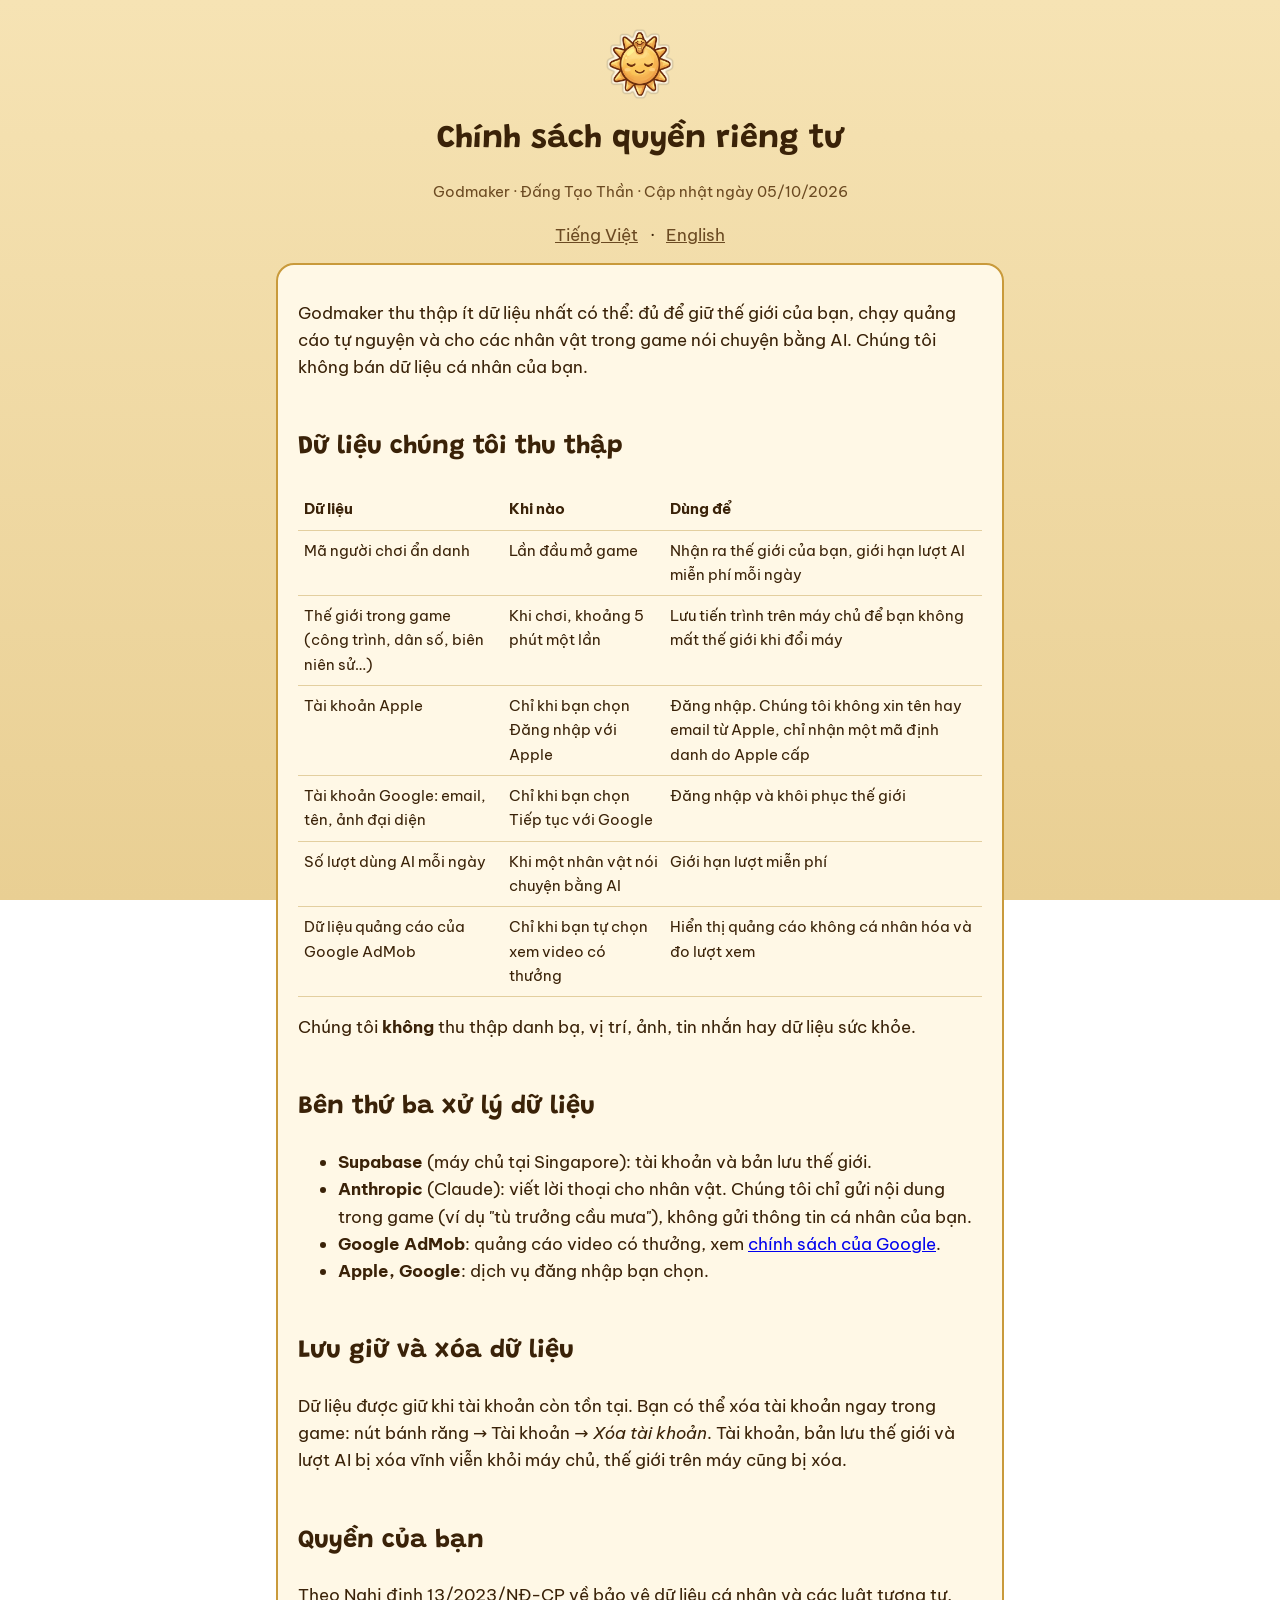
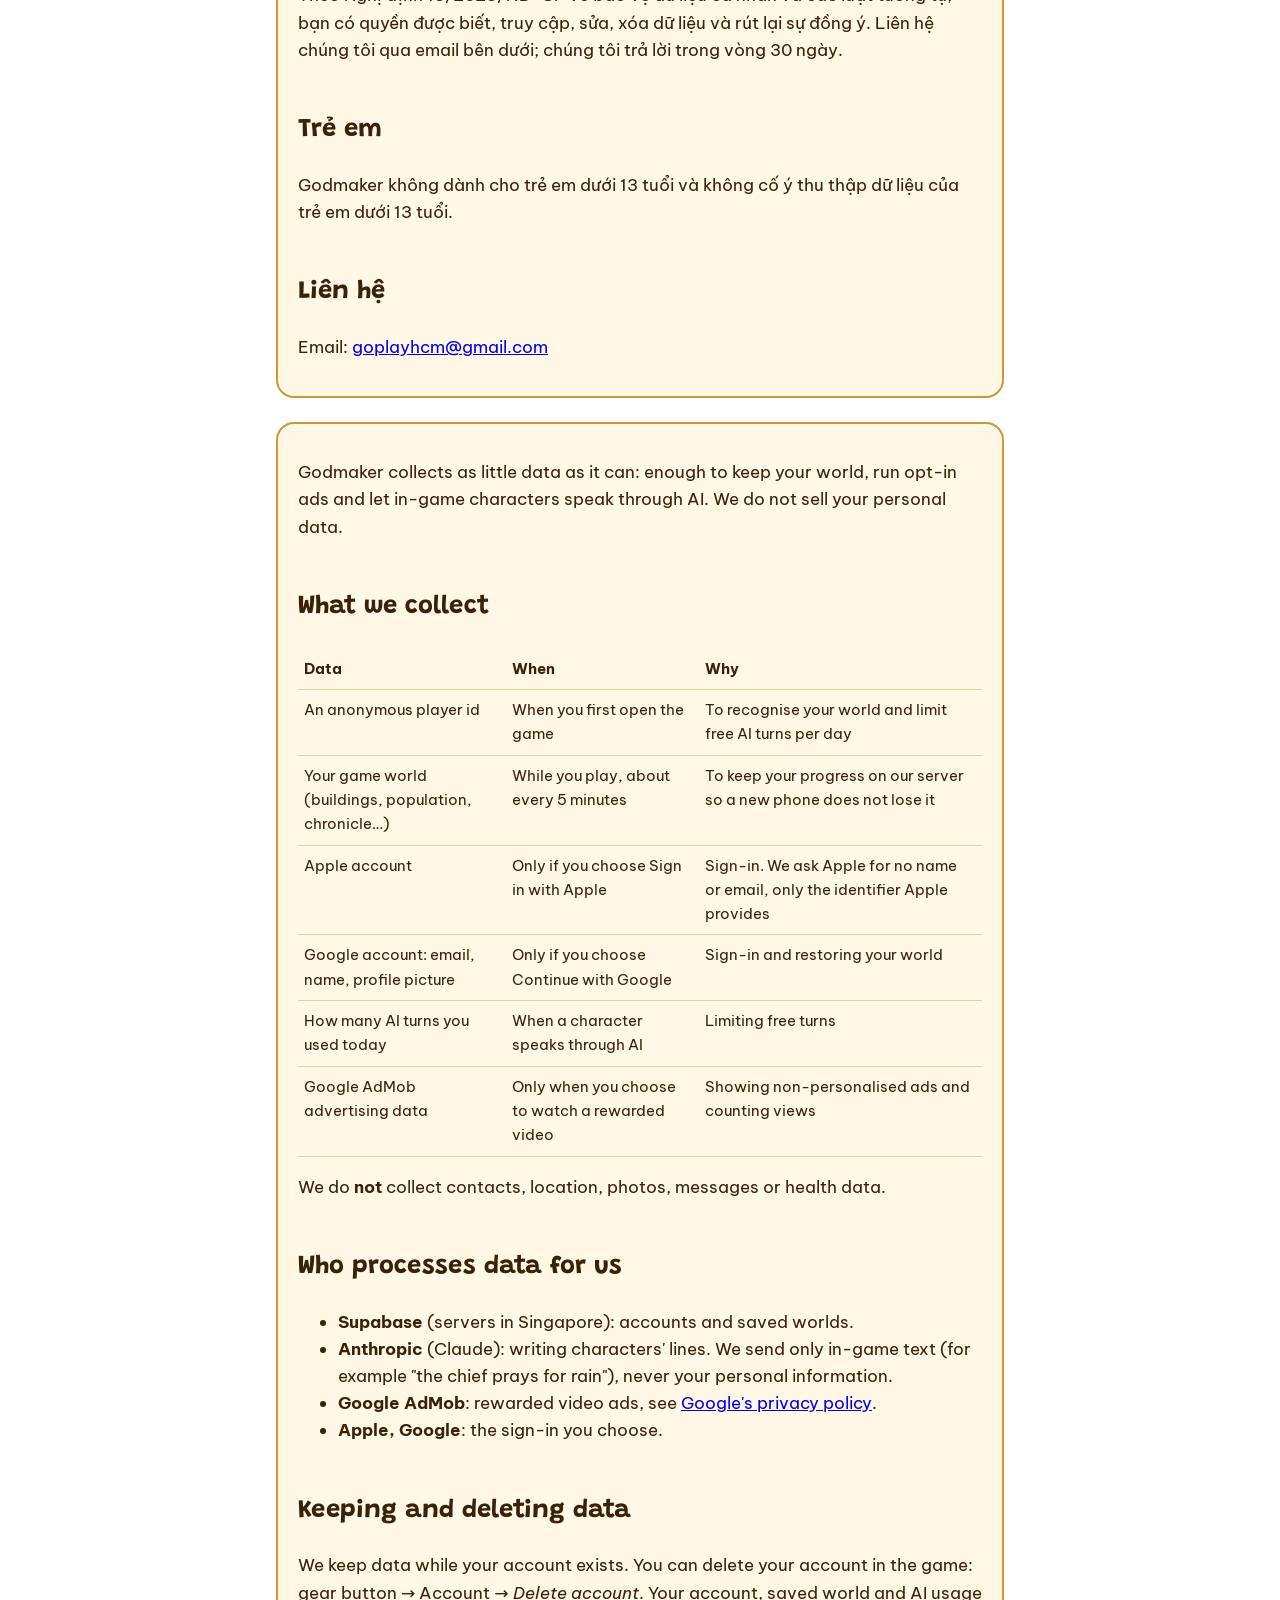
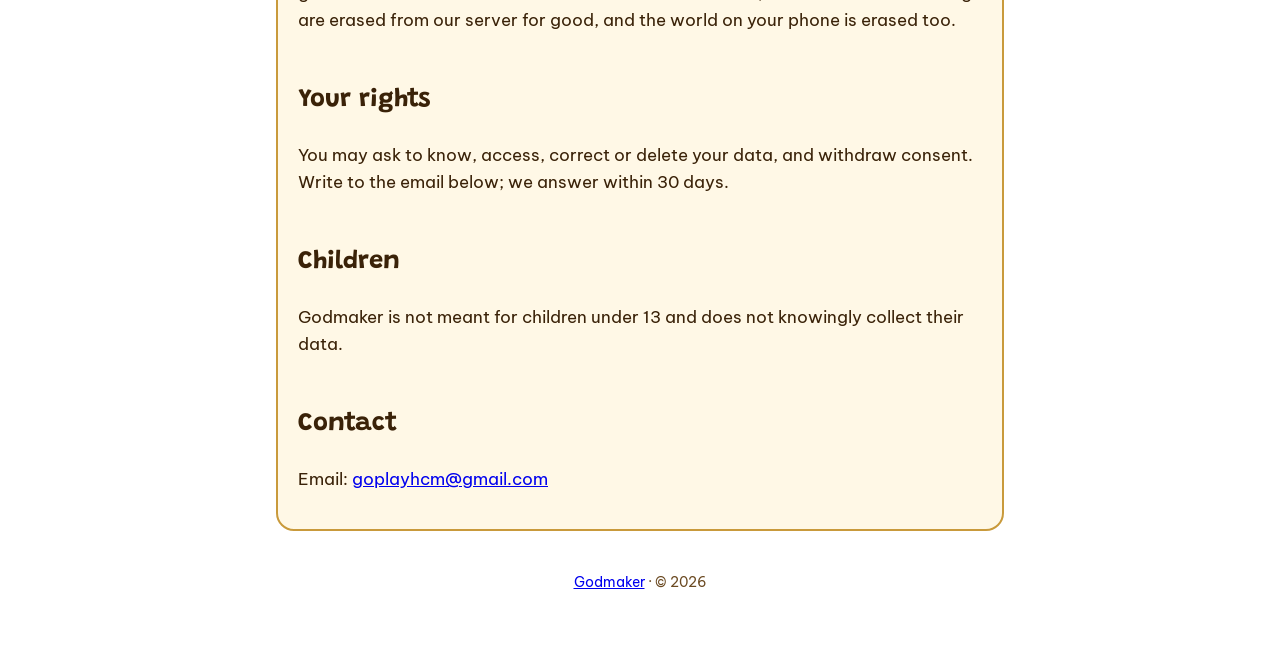
==== privacy.html @ e8c82051 "Publish website from godmaker@2a381ba" ====
<!doctype html>
<html lang="vi">
<head>
<meta charset="utf-8">
<meta name="viewport" content="width=device-width, initial-scale=1">
<title>Chính sách quyền riêng tư · Godmaker</title>
<meta name="description" content="Godmaker thu thập dữ liệu gì, dùng để làm gì, và cách xóa tài khoản.">
<link rel="preconnect" href="https://fonts.googleapis.com">
<link href="https://fonts.googleapis.com/css2?family=Grandstander:wght@700;900&family=Be+Vietnam+Pro:wght@400;600&display=swap" rel="stylesheet">
<link rel="stylesheet" href="style.css">
</head>
<body>
<main>
<header>
  <img src="icon.png" alt="">
  <h1>Chính sách quyền riêng tư</h1>
  <p class="muted">Godmaker · Đấng Tạo Thần · Cập nhật ngày 05/10/2026</p>
</header>

<nav><a href="#vi">Tiếng Việt</a> · <a href="#en">English</a></nav>

<section id="vi" class="card">
<p>Godmaker thu thập ít dữ liệu nhất có thể: đủ để giữ thế giới của bạn, chạy quảng cáo tự nguyện và cho các nhân vật trong game nói chuyện bằng AI. Chúng tôi không bán dữ liệu cá nhân của bạn.</p>

<h2>Dữ liệu chúng tôi thu thập</h2>
<table>
<tr><th>Dữ liệu</th><th>Khi nào</th><th>Dùng để</th></tr>
<tr><td>Mã người chơi ẩn danh</td><td>Lần đầu mở game</td><td>Nhận ra thế giới của bạn, giới hạn lượt AI miễn phí mỗi ngày</td></tr>
<tr><td>Thế giới trong game (công trình, dân số, biên niên sử…)</td><td>Khi chơi, khoảng 5 phút một lần</td><td>Lưu tiến trình trên máy chủ để bạn không mất thế giới khi đổi máy</td></tr>
<tr><td>Tài khoản Apple</td><td>Chỉ khi bạn chọn Đăng nhập với Apple</td><td>Đăng nhập. Chúng tôi không xin tên hay email từ Apple, chỉ nhận một mã định danh do Apple cấp</td></tr>
<tr><td>Tài khoản Google: email, tên, ảnh đại diện</td><td>Chỉ khi bạn chọn Tiếp tục với Google</td><td>Đăng nhập và khôi phục thế giới</td></tr>
<tr><td>Số lượt dùng AI mỗi ngày</td><td>Khi một nhân vật nói chuyện bằng AI</td><td>Giới hạn lượt miễn phí</td></tr>
<tr><td>Dữ liệu quảng cáo của Google AdMob</td><td>Chỉ khi bạn tự chọn xem video có thưởng</td><td>Hiển thị quảng cáo không cá nhân hóa và đo lượt xem</td></tr>
</table>
<p>Chúng tôi <strong>không</strong> thu thập danh bạ, vị trí, ảnh, tin nhắn hay dữ liệu sức khỏe.</p>

<h2>Bên thứ ba xử lý dữ liệu</h2>
<ul>
<li><strong>Supabase</strong> (máy chủ tại Singapore): tài khoản và bản lưu thế giới.</li>
<li><strong>Anthropic</strong> (Claude): viết lời thoại cho nhân vật. Chúng tôi chỉ gửi nội dung trong game (ví dụ "tù trưởng cầu mưa"), không gửi thông tin cá nhân của bạn.</li>
<li><strong>Google AdMob</strong>: quảng cáo video có thưởng, xem <a href="https://policies.google.com/privacy">chính sách của Google</a>.</li>
<li><strong>Apple, Google</strong>: dịch vụ đăng nhập bạn chọn.</li>
</ul>

<h2>Lưu giữ và xóa dữ liệu</h2>
<p>Dữ liệu được giữ khi tài khoản còn tồn tại. Bạn có thể xóa tài khoản ngay trong game: nút bánh răng → Tài khoản → <em>Xóa tài khoản</em>. Tài khoản, bản lưu thế giới và lượt AI bị xóa vĩnh viễn khỏi máy chủ, thế giới trên máy cũng bị xóa.</p>

<h2>Quyền của bạn</h2>
<p>Theo Nghị định 13/2023/NĐ-CP về bảo vệ dữ liệu cá nhân và các luật tương tự, bạn có quyền được biết, truy cập, sửa, xóa dữ liệu và rút lại sự đồng ý. Liên hệ chúng tôi qua email bên dưới; chúng tôi trả lời trong vòng 30 ngày.</p>

<h2>Trẻ em</h2>
<p>Godmaker không dành cho trẻ em dưới 13 tuổi và không cố ý thu thập dữ liệu của trẻ em dưới 13 tuổi.</p>

<h2>Liên hệ</h2>
<p>Email: <a href="mailto:goplayhcm@gmail.com">goplayhcm@gmail.com</a></p>
</section>

<section id="en" class="card" style="margin-top: 24px" lang="en">
<p>Godmaker collects as little data as it can: enough to keep your world, run opt-in ads and let in-game characters speak through AI. We do not sell your personal data.</p>

<h2>What we collect</h2>
<table>
<tr><th>Data</th><th>When</th><th>Why</th></tr>
<tr><td>An anonymous player id</td><td>When you first open the game</td><td>To recognise your world and limit free AI turns per day</td></tr>
<tr><td>Your game world (buildings, population, chronicle…)</td><td>While you play, about every 5 minutes</td><td>To keep your progress on our server so a new phone does not lose it</td></tr>
<tr><td>Apple account</td><td>Only if you choose Sign in with Apple</td><td>Sign-in. We ask Apple for no name or email, only the identifier Apple provides</td></tr>
<tr><td>Google account: email, name, profile picture</td><td>Only if you choose Continue with Google</td><td>Sign-in and restoring your world</td></tr>
<tr><td>How many AI turns you used today</td><td>When a character speaks through AI</td><td>Limiting free turns</td></tr>
<tr><td>Google AdMob advertising data</td><td>Only when you choose to watch a rewarded video</td><td>Showing non-personalised ads and counting views</td></tr>
</table>
<p>We do <strong>not</strong> collect contacts, location, photos, messages or health data.</p>

<h2>Who processes data for us</h2>
<ul>
<li><strong>Supabase</strong> (servers in Singapore): accounts and saved worlds.</li>
<li><strong>Anthropic</strong> (Claude): writing characters' lines. We send only in-game text (for example "the chief prays for rain"), never your personal information.</li>
<li><strong>Google AdMob</strong>: rewarded video ads, see <a href="https://policies.google.com/privacy">Google's privacy policy</a>.</li>
<li><strong>Apple, Google</strong>: the sign-in you choose.</li>
</ul>

<h2>Keeping and deleting data</h2>
<p>We keep data while your account exists. You can delete your account in the game: gear button → Account → <em>Delete account</em>. Your account, saved world and AI usage are erased from our server for good, and the world on your phone is erased too.</p>

<h2>Your rights</h2>
<p>You may ask to know, access, correct or delete your data, and withdraw consent. Write to the email below; we answer within 30 days.</p>

<h2>Children</h2>
<p>Godmaker is not meant for children under 13 and does not knowingly collect their data.</p>

<h2>Contact</h2>
<p>Email: <a href="mailto:goplayhcm@gmail.com">goplayhcm@gmail.com</a></p>
</section>

<footer><a href="index.html">Godmaker</a> · © 2026</footer>
</main>
</body>
</html>
---- style.css ----
:root {
  --ink: #3a2208;
  --soft: #6b4a22;
  --gold: #c99a3b;
  --page: #fbefcf;
  --card: #fff8e6;
}
* { box-sizing: border-box; }
body {
  margin: 0;
  background: linear-gradient(#f6e3b4, #e9cf93) fixed;
  color: var(--ink);
  font: 17px/1.6 "Be Vietnam Pro", system-ui, -apple-system, sans-serif;
}
main {
  max-width: 760px;
  margin: 0 auto;
  padding: 28px 16px 64px;
}
header { text-align: center; margin-bottom: 18px; }
header img { width: 72px; height: 72px; }
h1 { font-family: "Grandstander", system-ui, sans-serif; font-size: 2rem; margin: 6px 0; }
h2 { font-family: "Grandstander", system-ui, sans-serif; margin-top: 1.8em; }
.card {
  background: var(--card);
  border: 2px solid var(--gold);
  border-radius: 18px;
  padding: 18px 20px;
}
nav { text-align: center; margin: 14px 0; }
nav a { color: var(--soft); margin: 0 8px; }
.muted { color: var(--soft); font-size: 0.92rem; }
table { border-collapse: collapse; width: 100%; font-size: 0.95rem; }
th, td { border-bottom: 1px solid #e3cf9f; padding: 8px 6px; text-align: left; vertical-align: top; }
footer { text-align: center; margin-top: 40px; color: var(--soft); font-size: 0.9rem; }
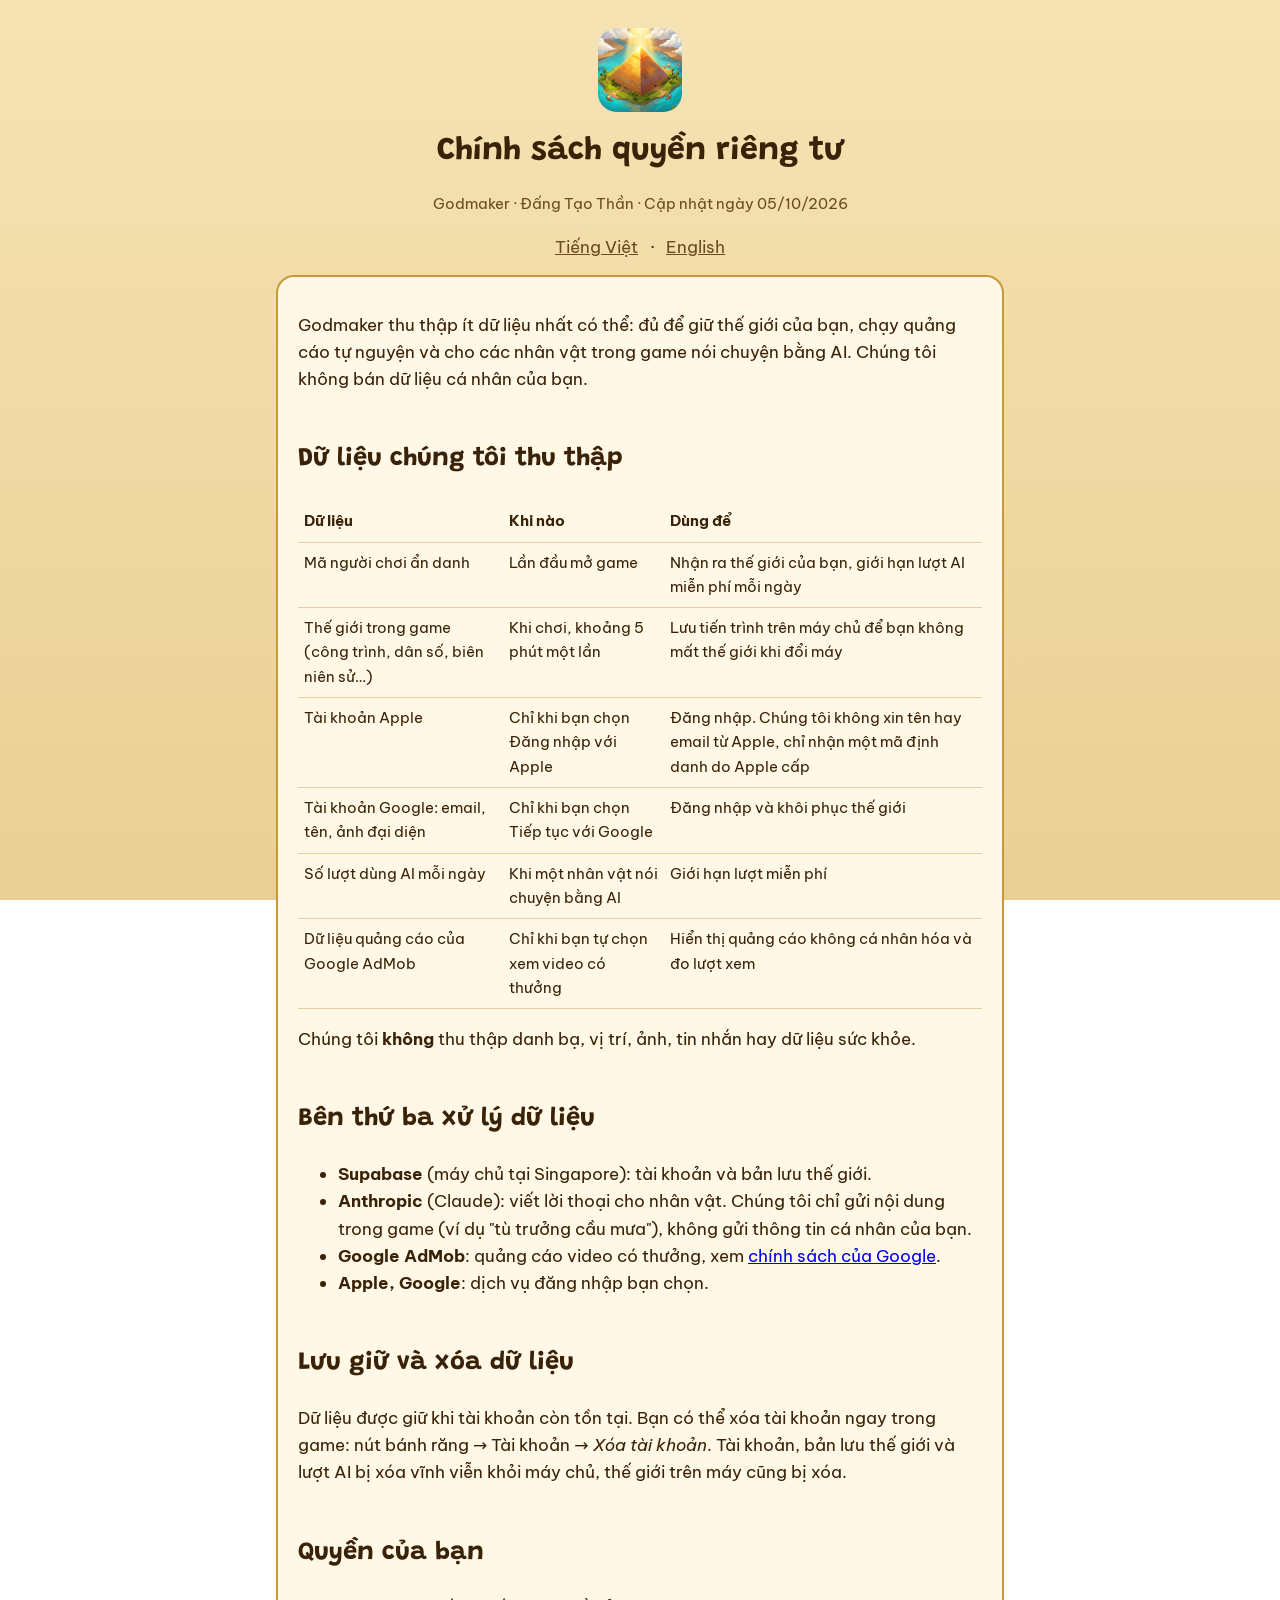
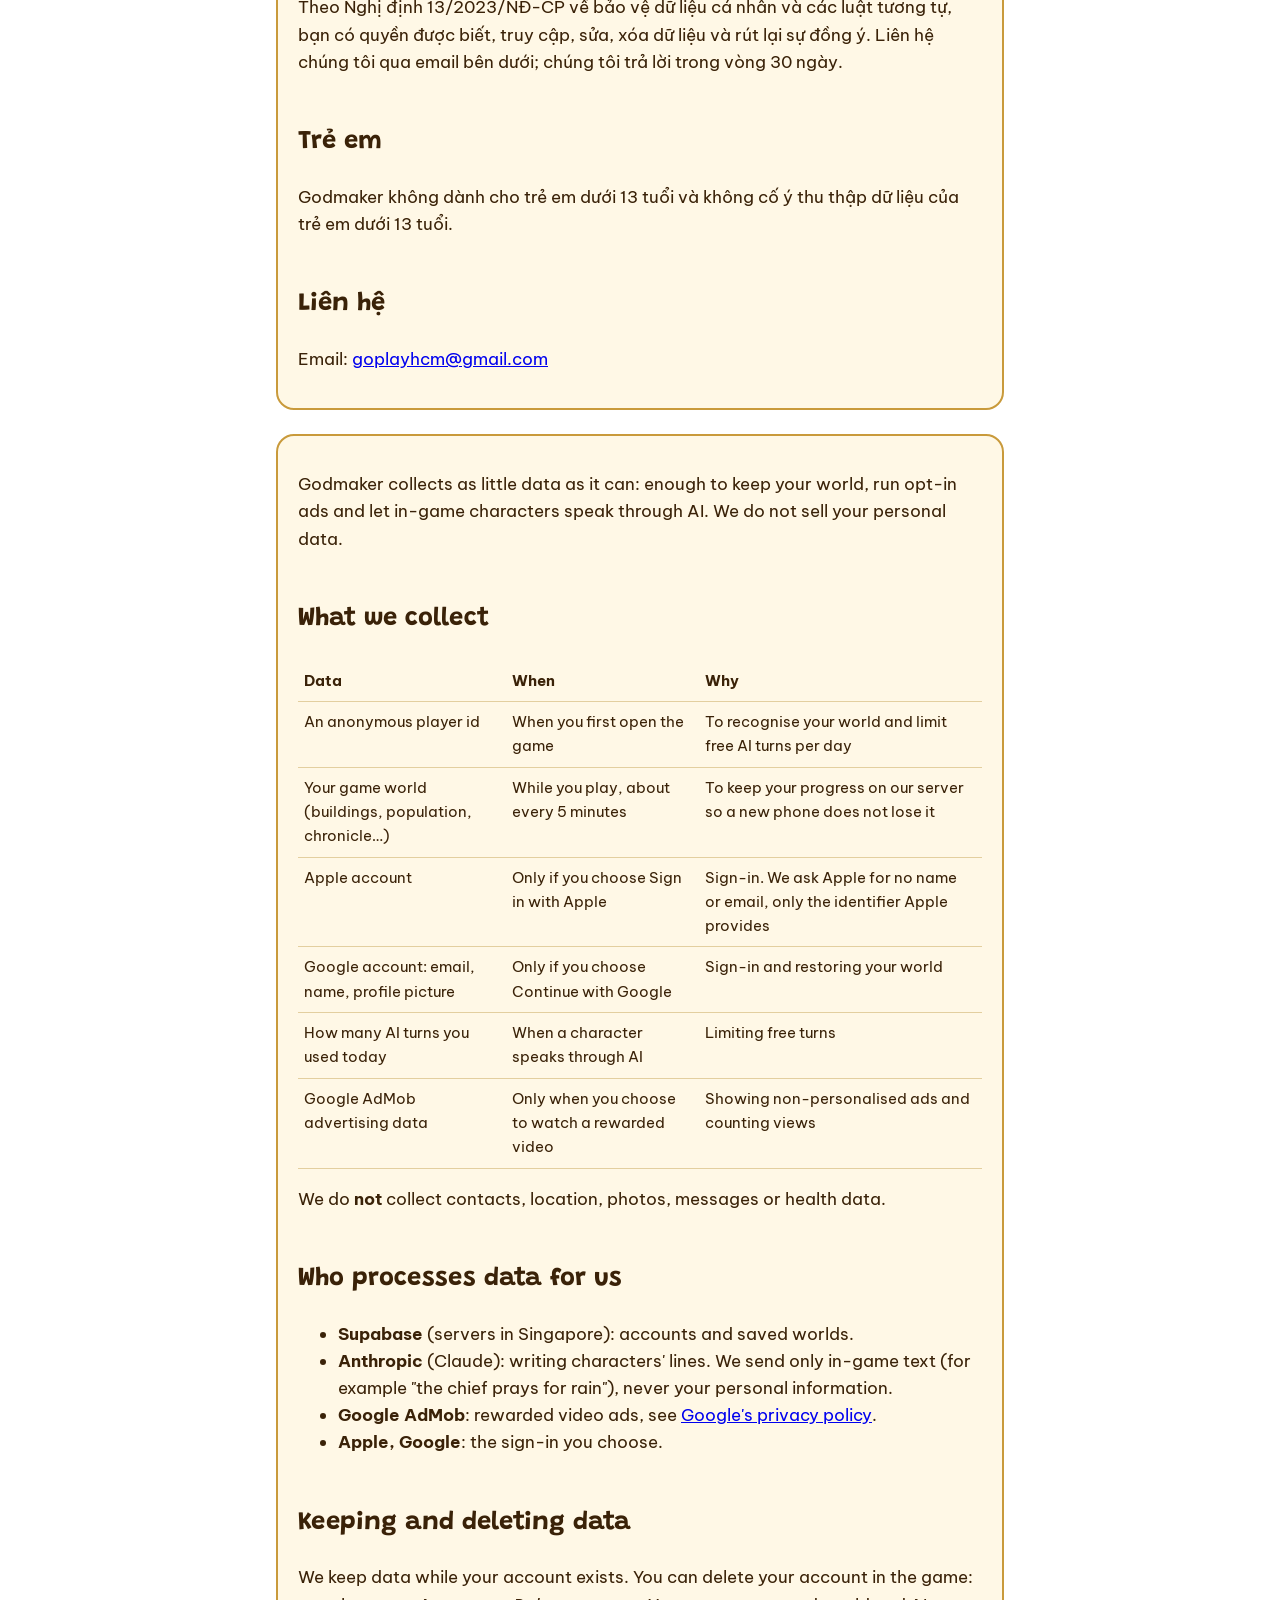
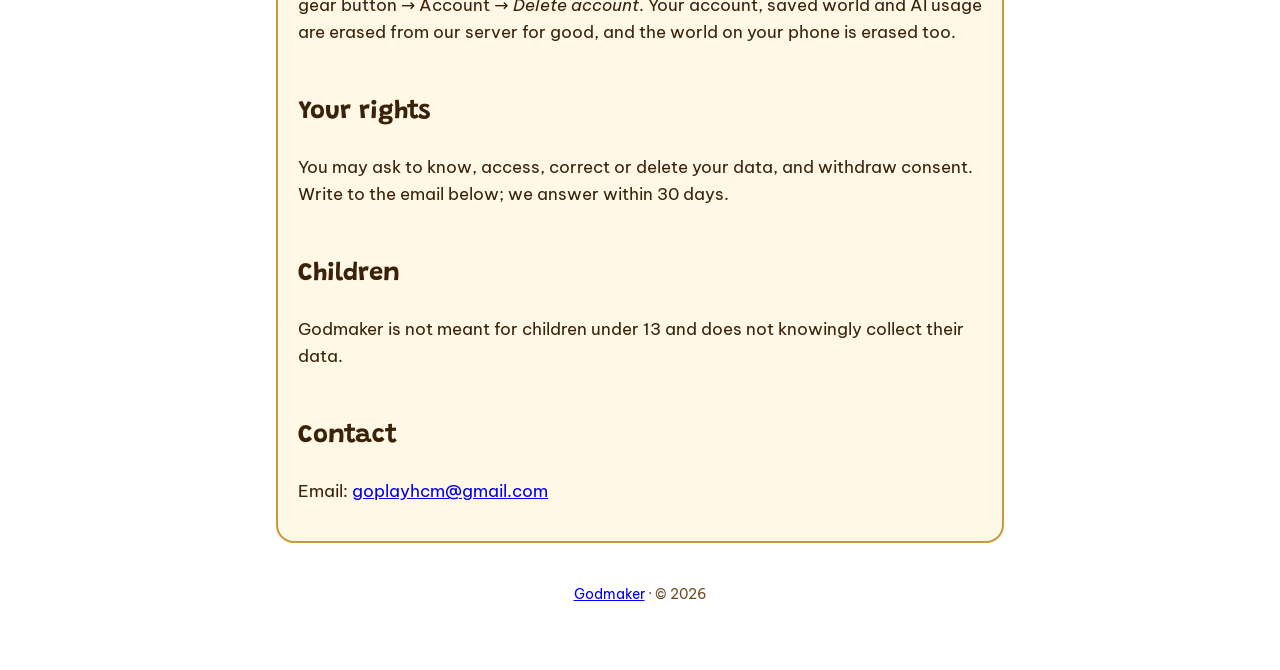
==== commit 4fdb3aad: "Publish website from godmaker@eee9cc6" ====
--- a/privacy.html
+++ b/privacy.html
@@ -7,6 +7,8 @@
 <meta name="description" content="Godmaker thu thập dữ liệu gì, dùng để làm gì, và cách xóa tài khoản.">
 <link rel="preconnect" href="https://fonts.googleapis.com">
 <link href="https://fonts.googleapis.com/css2?family=Grandstander:wght@700;900&family=Be+Vietnam+Pro:wght@400;600&display=swap" rel="stylesheet">
+<link rel="icon" href="favicon.png">
+<link rel="apple-touch-icon" href="icon.png">
 <link rel="stylesheet" href="style.css">
 </head>
 <body>
--- a/style.css
+++ b/style.css
@@ -18,7 +18,7 @@
   padding: 28px 16px 64px;
 }
 header { text-align: center; margin-bottom: 18px; }
-header img { width: 72px; height: 72px; }
+header img { width: 84px; height: 84px; border-radius: 22%; }
 h1 { font-family: "Grandstander", system-ui, sans-serif; font-size: 2rem; margin: 6px 0; }
 h2 { font-family: "Grandstander", system-ui, sans-serif; margin-top: 1.8em; }
 .card {
